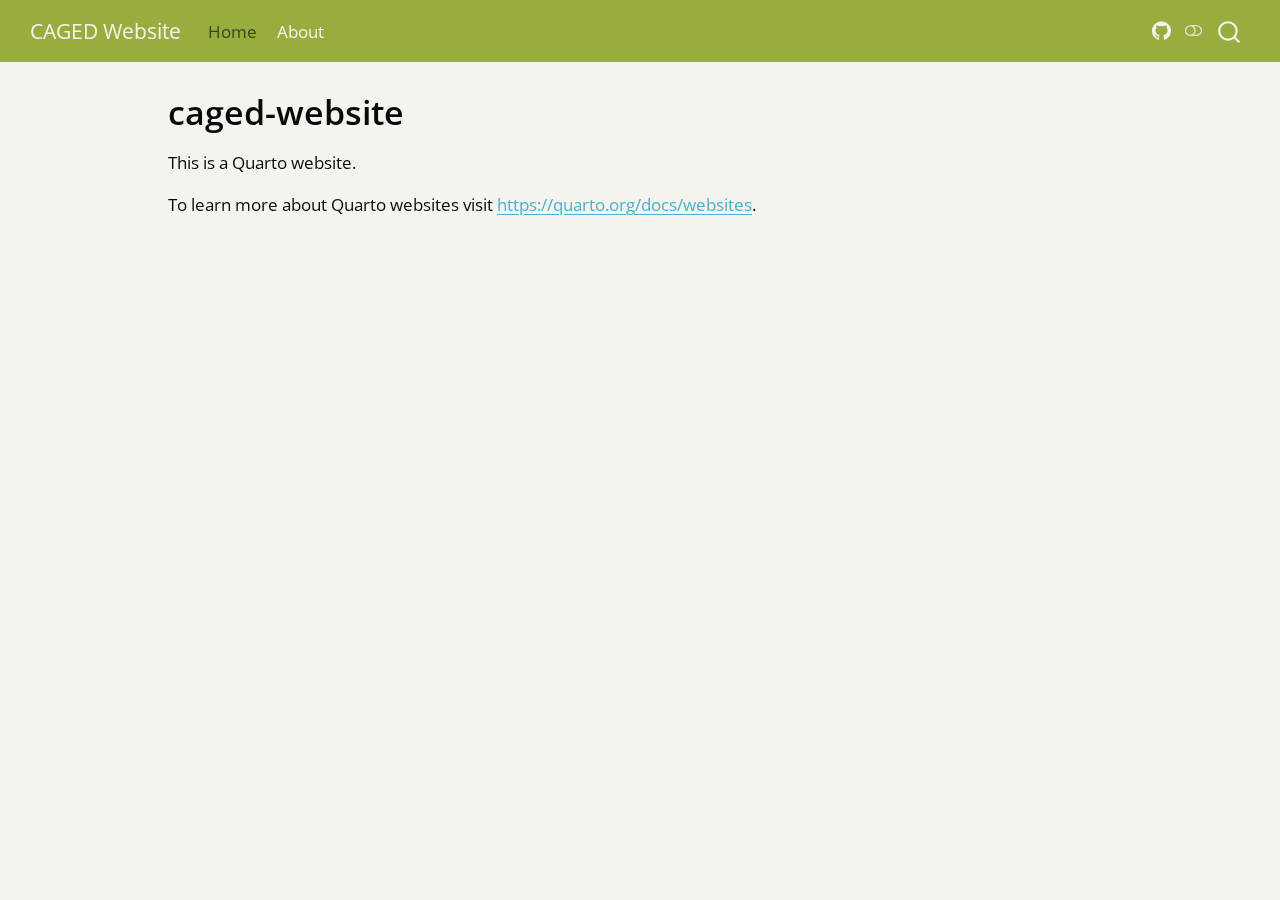
==== index.html @ 99a953cd "Built site for gh-pages" ====
<!DOCTYPE html>
<html xmlns="http://www.w3.org/1999/xhtml" lang="en" xml:lang="en"><head>

<meta charset="utf-8">
<meta name="generator" content="quarto-1.6.40">

<meta name="viewport" content="width=device-width, initial-scale=1.0, user-scalable=yes">


<title>caged-website – CAGED Website</title>
<style>
code{white-space: pre-wrap;}
span.smallcaps{font-variant: small-caps;}
div.columns{display: flex; gap: min(4vw, 1.5em);}
div.column{flex: auto; overflow-x: auto;}
div.hanging-indent{margin-left: 1.5em; text-indent: -1.5em;}
ul.task-list{list-style: none;}
ul.task-list li input[type="checkbox"] {
  width: 0.8em;
  margin: 0 0.8em 0.2em -1em; /* quarto-specific, see https://github.com/quarto-dev/quarto-cli/issues/4556 */ 
  vertical-align: middle;
}
</style>


<script src="site_libs/quarto-nav/quarto-nav.js"></script>
<script src="site_libs/quarto-nav/headroom.min.js"></script>
<script src="site_libs/clipboard/clipboard.min.js"></script>
<script src="site_libs/quarto-search/autocomplete.umd.js"></script>
<script src="site_libs/quarto-search/fuse.min.js"></script>
<script src="site_libs/quarto-search/quarto-search.js"></script>
<meta name="quarto:offset" content="./">
<script src="site_libs/quarto-html/quarto.js"></script>
<script src="site_libs/quarto-html/popper.min.js"></script>
<script src="site_libs/quarto-html/tippy.umd.min.js"></script>
<script src="site_libs/quarto-html/anchor.min.js"></script>
<link href="site_libs/quarto-html/tippy.css" rel="stylesheet">
<link href="site_libs/quarto-html/quarto-syntax-highlighting-549806ee2085284f45b00abea8c6df48.css" rel="stylesheet" class="quarto-color-scheme" id="quarto-text-highlighting-styles">
<link href="site_libs/quarto-html/quarto-syntax-highlighting-dark-8ea72dc5fed832574809a9c94082fbbb.css" rel="prefetch" class="quarto-color-scheme quarto-color-alternate" id="quarto-text-highlighting-styles">
<script src="site_libs/bootstrap/bootstrap.min.js"></script>
<link href="site_libs/bootstrap/bootstrap-icons.css" rel="stylesheet">
<link href="site_libs/bootstrap/bootstrap-ab295ff78997b8c4a9d050da5faad22f.min.css" rel="stylesheet" append-hash="true" class="quarto-color-scheme" id="quarto-bootstrap" data-mode="light">
<link href="site_libs/bootstrap/bootstrap-dark-dd41c962795c0a44f04890d64d3f8311.min.css" rel="prefetch" append-hash="true" class="quarto-color-scheme quarto-color-alternate" id="quarto-bootstrap" data-mode="dark">
<script id="quarto-search-options" type="application/json">{
  "location": "navbar",
  "copy-button": false,
  "collapse-after": 3,
  "panel-placement": "end",
  "type": "overlay",
  "limit": 50,
  "keyboard-shortcut": [
    "f",
    "/",
    "s"
  ],
  "show-item-context": false,
  "language": {
    "search-no-results-text": "No results",
    "search-matching-documents-text": "matching documents",
    "search-copy-link-title": "Copy link to search",
    "search-hide-matches-text": "Hide additional matches",
    "search-more-match-text": "more match in this document",
    "search-more-matches-text": "more matches in this document",
    "search-clear-button-title": "Clear",
    "search-text-placeholder": "",
    "search-detached-cancel-button-title": "Cancel",
    "search-submit-button-title": "Submit",
    "search-label": "Search"
  }
}</script>


</head>

<body class="nav-fixed">

<div id="quarto-search-results"></div>
  <header id="quarto-header" class="headroom fixed-top">
    <nav class="navbar navbar-expand-lg " data-bs-theme="dark">
      <div class="navbar-container container-fluid">
      <div class="navbar-brand-container mx-auto">
    <a class="navbar-brand" href="./index.html">
    <span class="navbar-title">CAGED Website</span>
    </a>
  </div>
            <div id="quarto-search" class="" title="Search"></div>
          <button class="navbar-toggler" type="button" data-bs-toggle="collapse" data-bs-target="#navbarCollapse" aria-controls="navbarCollapse" role="menu" aria-expanded="false" aria-label="Toggle navigation" onclick="if (window.quartoToggleHeadroom) { window.quartoToggleHeadroom(); }">
  <span class="navbar-toggler-icon"></span>
</button>
          <div class="collapse navbar-collapse" id="navbarCollapse">
            <ul class="navbar-nav navbar-nav-scroll me-auto">
  <li class="nav-item">
    <a class="nav-link active" href="./index.html" aria-current="page"> 
<span class="menu-text">Home</span></a>
  </li>  
  <li class="nav-item">
    <a class="nav-link" href="./about.html"> 
<span class="menu-text">About</span></a>
  </li>  
</ul>
            <ul class="navbar-nav navbar-nav-scroll ms-auto">
  <li class="nav-item compact">
    <a class="nav-link" href="https://github.com/lter/lterwg-caged"> <i class="bi bi-github" role="img">
</i> 
<span class="menu-text"></span></a>
  </li>  
</ul>
          </div> <!-- /navcollapse -->
            <div class="quarto-navbar-tools">
  <a href="" class="quarto-color-scheme-toggle quarto-navigation-tool  px-1" onclick="window.quartoToggleColorScheme(); return false;" title="Toggle dark mode"><i class="bi"></i></a>
</div>
      </div> <!-- /container-fluid -->
    </nav>
</header>
<!-- content -->
<div id="quarto-content" class="quarto-container page-columns page-rows-contents page-layout-article page-navbar">
<!-- sidebar -->
<!-- margin-sidebar -->
    <div id="quarto-margin-sidebar" class="sidebar margin-sidebar zindex-bottom">
        
    </div>
<!-- main -->
<main class="content" id="quarto-document-content">

<header id="title-block-header" class="quarto-title-block default">
<div class="quarto-title">
<h1 class="title">caged-website</h1>
</div>



<div class="quarto-title-meta">

    
  
    
  </div>
  


</header>


<p>This is a Quarto website.</p>
<p>To learn more about Quarto websites visit <a href="https://quarto.org/docs/websites" class="uri">https://quarto.org/docs/websites</a>.</p>



</main> <!-- /main -->
<script id="quarto-html-after-body" type="application/javascript">
window.document.addEventListener("DOMContentLoaded", function (event) {
  const toggleBodyColorMode = (bsSheetEl) => {
    const mode = bsSheetEl.getAttribute("data-mode");
    const bodyEl = window.document.querySelector("body");
    if (mode === "dark") {
      bodyEl.classList.add("quarto-dark");
      bodyEl.classList.remove("quarto-light");
    } else {
      bodyEl.classList.add("quarto-light");
      bodyEl.classList.remove("quarto-dark");
    }
  }
  const toggleBodyColorPrimary = () => {
    const bsSheetEl = window.document.querySelector("link#quarto-bootstrap");
    if (bsSheetEl) {
      toggleBodyColorMode(bsSheetEl);
    }
  }
  toggleBodyColorPrimary();  
  const disableStylesheet = (stylesheets) => {
    for (let i=0; i < stylesheets.length; i++) {
      const stylesheet = stylesheets[i];
      stylesheet.rel = 'prefetch';
    }
  }
  const enableStylesheet = (stylesheets) => {
    for (let i=0; i < stylesheets.length; i++) {
      const stylesheet = stylesheets[i];
      stylesheet.rel = 'stylesheet';
    }
  }
  const manageTransitions = (selector, allowTransitions) => {
    const els = window.document.querySelectorAll(selector);
    for (let i=0; i < els.length; i++) {
      const el = els[i];
      if (allowTransitions) {
        el.classList.remove('notransition');
      } else {
        el.classList.add('notransition');
      }
    }
  }
  const toggleGiscusIfUsed = (isAlternate, darkModeDefault) => {
    const baseTheme = document.querySelector('#giscus-base-theme')?.value ?? 'light';
    const alternateTheme = document.querySelector('#giscus-alt-theme')?.value ?? 'dark';
    let newTheme = '';
    if(darkModeDefault) {
      newTheme = isAlternate ? baseTheme : alternateTheme;
    } else {
      newTheme = isAlternate ? alternateTheme : baseTheme;
    }
    const changeGiscusTheme = () => {
      // From: https://github.com/giscus/giscus/issues/336
      const sendMessage = (message) => {
        const iframe = document.querySelector('iframe.giscus-frame');
        if (!iframe) return;
        iframe.contentWindow.postMessage({ giscus: message }, 'https://giscus.app');
      }
      sendMessage({
        setConfig: {
          theme: newTheme
        }
      });
    }
    const isGiscussLoaded = window.document.querySelector('iframe.giscus-frame') !== null;
    if (isGiscussLoaded) {
      changeGiscusTheme();
    }
  }
  const toggleColorMode = (alternate) => {
    // Switch the stylesheets
    const alternateStylesheets = window.document.querySelectorAll('link.quarto-color-scheme.quarto-color-alternate');
    manageTransitions('#quarto-margin-sidebar .nav-link', false);
    if (alternate) {
      enableStylesheet(alternateStylesheets);
      for (const sheetNode of alternateStylesheets) {
        if (sheetNode.id === "quarto-bootstrap") {
          toggleBodyColorMode(sheetNode);
        }
      }
    } else {
      disableStylesheet(alternateStylesheets);
      toggleBodyColorPrimary();
    }
    manageTransitions('#quarto-margin-sidebar .nav-link', true);
    // Switch the toggles
    const toggles = window.document.querySelectorAll('.quarto-color-scheme-toggle');
    for (let i=0; i < toggles.length; i++) {
      const toggle = toggles[i];
      if (toggle) {
        if (alternate) {
          toggle.classList.add("alternate");     
        } else {
          toggle.classList.remove("alternate");
        }
      }
    }
    // Hack to workaround the fact that safari doesn't
    // properly recolor the scrollbar when toggling (#1455)
    if (navigator.userAgent.indexOf('Safari') > 0 && navigator.userAgent.indexOf('Chrome') == -1) {
      manageTransitions("body", false);
      window.scrollTo(0, 1);
      setTimeout(() => {
        window.scrollTo(0, 0);
        manageTransitions("body", true);
      }, 40);  
    }
  }
  const isFileUrl = () => { 
    return window.location.protocol === 'file:';
  }
  const hasAlternateSentinel = () => {  
    let styleSentinel = getColorSchemeSentinel();
    if (styleSentinel !== null) {
      return styleSentinel === "alternate";
    } else {
      return false;
    }
  }
  const setStyleSentinel = (alternate) => {
    const value = alternate ? "alternate" : "default";
    if (!isFileUrl()) {
      window.localStorage.setItem("quarto-color-scheme", value);
    } else {
      localAlternateSentinel = value;
    }
  }
  const getColorSchemeSentinel = () => {
    if (!isFileUrl()) {
      const storageValue = window.localStorage.getItem("quarto-color-scheme");
      return storageValue != null ? storageValue : localAlternateSentinel;
    } else {
      return localAlternateSentinel;
    }
  }
  const darkModeDefault = false;
  let localAlternateSentinel = darkModeDefault ? 'alternate' : 'default';
  // Dark / light mode switch
  window.quartoToggleColorScheme = () => {
    // Read the current dark / light value 
    let toAlternate = !hasAlternateSentinel();
    toggleColorMode(toAlternate);
    setStyleSentinel(toAlternate);
    toggleGiscusIfUsed(toAlternate, darkModeDefault);
  };
  // Ensure there is a toggle, if there isn't float one in the top right
  if (window.document.querySelector('.quarto-color-scheme-toggle') === null) {
    const a = window.document.createElement('a');
    a.classList.add('top-right');
    a.classList.add('quarto-color-scheme-toggle');
    a.href = "";
    a.onclick = function() { try { window.quartoToggleColorScheme(); } catch {} return false; };
    const i = window.document.createElement("i");
    i.classList.add('bi');
    a.appendChild(i);
    window.document.body.appendChild(a);
  }
  // Switch to dark mode if need be
  if (hasAlternateSentinel()) {
    toggleColorMode(true);
  } else {
    toggleColorMode(false);
  }
  const icon = "";
  const anchorJS = new window.AnchorJS();
  anchorJS.options = {
    placement: 'right',
    icon: icon
  };
  anchorJS.add('.anchored');
  const isCodeAnnotation = (el) => {
    for (const clz of el.classList) {
      if (clz.startsWith('code-annotation-')) {                     
        return true;
      }
    }
    return false;
  }
  const onCopySuccess = function(e) {
    // button target
    const button = e.trigger;
    // don't keep focus
    button.blur();
    // flash "checked"
    button.classList.add('code-copy-button-checked');
    var currentTitle = button.getAttribute("title");
    button.setAttribute("title", "Copied!");
    let tooltip;
    if (window.bootstrap) {
      button.setAttribute("data-bs-toggle", "tooltip");
      button.setAttribute("data-bs-placement", "left");
      button.setAttribute("data-bs-title", "Copied!");
      tooltip = new bootstrap.Tooltip(button, 
        { trigger: "manual", 
          customClass: "code-copy-button-tooltip",
          offset: [0, -8]});
      tooltip.show();    
    }
    setTimeout(function() {
      if (tooltip) {
        tooltip.hide();
        button.removeAttribute("data-bs-title");
        button.removeAttribute("data-bs-toggle");
        button.removeAttribute("data-bs-placement");
      }
      button.setAttribute("title", currentTitle);
      button.classList.remove('code-copy-button-checked');
    }, 1000);
    // clear code selection
    e.clearSelection();
  }
  const getTextToCopy = function(trigger) {
      const codeEl = trigger.previousElementSibling.cloneNode(true);
      for (const childEl of codeEl.children) {
        if (isCodeAnnotation(childEl)) {
          childEl.remove();
        }
      }
      return codeEl.innerText;
  }
  const clipboard = new window.ClipboardJS('.code-copy-button:not([data-in-quarto-modal])', {
    text: getTextToCopy
  });
  clipboard.on('success', onCopySuccess);
  if (window.document.getElementById('quarto-embedded-source-code-modal')) {
    const clipboardModal = new window.ClipboardJS('.code-copy-button[data-in-quarto-modal]', {
      text: getTextToCopy,
      container: window.document.getElementById('quarto-embedded-source-code-modal')
    });
    clipboardModal.on('success', onCopySuccess);
  }
    var localhostRegex = new RegExp(/^(?:http|https):\/\/localhost\:?[0-9]*\//);
    var mailtoRegex = new RegExp(/^mailto:/);
      var filterRegex = new RegExp("https:\/\/JamieMcDevittIrwin\.github\.io\/CAGED-website\/");
    var isInternal = (href) => {
        return filterRegex.test(href) || localhostRegex.test(href) || mailtoRegex.test(href);
    }
    // Inspect non-navigation links and adorn them if external
 	var links = window.document.querySelectorAll('a[href]:not(.nav-link):not(.navbar-brand):not(.toc-action):not(.sidebar-link):not(.sidebar-item-toggle):not(.pagination-link):not(.no-external):not([aria-hidden]):not(.dropdown-item):not(.quarto-navigation-tool):not(.about-link)');
    for (var i=0; i<links.length; i++) {
      const link = links[i];
      if (!isInternal(link.href)) {
        // undo the damage that might have been done by quarto-nav.js in the case of
        // links that we want to consider external
        if (link.dataset.originalHref !== undefined) {
          link.href = link.dataset.originalHref;
        }
          // target, if specified
          link.setAttribute("target", "_blank");
          if (link.getAttribute("rel") === null) {
            link.setAttribute("rel", "noopener");
          }
      }
    }
  function tippyHover(el, contentFn, onTriggerFn, onUntriggerFn) {
    const config = {
      allowHTML: true,
      maxWidth: 500,
      delay: 100,
      arrow: false,
      appendTo: function(el) {
          return el.parentElement;
      },
      interactive: true,
      interactiveBorder: 10,
      theme: 'quarto',
      placement: 'bottom-start',
    };
    if (contentFn) {
      config.content = contentFn;
    }
    if (onTriggerFn) {
      config.onTrigger = onTriggerFn;
    }
    if (onUntriggerFn) {
      config.onUntrigger = onUntriggerFn;
    }
    window.tippy(el, config); 
  }
  const noterefs = window.document.querySelectorAll('a[role="doc-noteref"]');
  for (var i=0; i<noterefs.length; i++) {
    const ref = noterefs[i];
    tippyHover(ref, function() {
      // use id or data attribute instead here
      let href = ref.getAttribute('data-footnote-href') || ref.getAttribute('href');
      try { href = new URL(href).hash; } catch {}
      const id = href.replace(/^#\/?/, "");
      const note = window.document.getElementById(id);
      if (note) {
        return note.innerHTML;
      } else {
        return "";
      }
    });
  }
  const xrefs = window.document.querySelectorAll('a.quarto-xref');
  const processXRef = (id, note) => {
    // Strip column container classes
    const stripColumnClz = (el) => {
      el.classList.remove("page-full", "page-columns");
      if (el.children) {
        for (const child of el.children) {
          stripColumnClz(child);
        }
      }
    }
    stripColumnClz(note)
    if (id === null || id.startsWith('sec-')) {
      // Special case sections, only their first couple elements
      const container = document.createElement("div");
      if (note.children && note.children.length > 2) {
        container.appendChild(note.children[0].cloneNode(true));
        for (let i = 1; i < note.children.length; i++) {
          const child = note.children[i];
          if (child.tagName === "P" && child.innerText === "") {
            continue;
          } else {
            container.appendChild(child.cloneNode(true));
            break;
          }
        }
        if (window.Quarto?.typesetMath) {
          window.Quarto.typesetMath(container);
        }
        return container.innerHTML
      } else {
        if (window.Quarto?.typesetMath) {
          window.Quarto.typesetMath(note);
        }
        return note.innerHTML;
      }
    } else {
      // Remove any anchor links if they are present
      const anchorLink = note.querySelector('a.anchorjs-link');
      if (anchorLink) {
        anchorLink.remove();
      }
      if (window.Quarto?.typesetMath) {
        window.Quarto.typesetMath(note);
      }
      if (note.classList.contains("callout")) {
        return note.outerHTML;
      } else {
        return note.innerHTML;
      }
    }
  }
  for (var i=0; i<xrefs.length; i++) {
    const xref = xrefs[i];
    tippyHover(xref, undefined, function(instance) {
      instance.disable();
      let url = xref.getAttribute('href');
      let hash = undefined; 
      if (url.startsWith('#')) {
        hash = url;
      } else {
        try { hash = new URL(url).hash; } catch {}
      }
      if (hash) {
        const id = hash.replace(/^#\/?/, "");
        const note = window.document.getElementById(id);
        if (note !== null) {
          try {
            const html = processXRef(id, note.cloneNode(true));
            instance.setContent(html);
          } finally {
            instance.enable();
            instance.show();
          }
        } else {
          // See if we can fetch this
          fetch(url.split('#')[0])
          .then(res => res.text())
          .then(html => {
            const parser = new DOMParser();
            const htmlDoc = parser.parseFromString(html, "text/html");
            const note = htmlDoc.getElementById(id);
            if (note !== null) {
              const html = processXRef(id, note);
              instance.setContent(html);
            } 
          }).finally(() => {
            instance.enable();
            instance.show();
          });
        }
      } else {
        // See if we can fetch a full url (with no hash to target)
        // This is a special case and we should probably do some content thinning / targeting
        fetch(url)
        .then(res => res.text())
        .then(html => {
          const parser = new DOMParser();
          const htmlDoc = parser.parseFromString(html, "text/html");
          const note = htmlDoc.querySelector('main.content');
          if (note !== null) {
            // This should only happen for chapter cross references
            // (since there is no id in the URL)
            // remove the first header
            if (note.children.length > 0 && note.children[0].tagName === "HEADER") {
              note.children[0].remove();
            }
            const html = processXRef(null, note);
            instance.setContent(html);
          } 
        }).finally(() => {
          instance.enable();
          instance.show();
        });
      }
    }, function(instance) {
    });
  }
      let selectedAnnoteEl;
      const selectorForAnnotation = ( cell, annotation) => {
        let cellAttr = 'data-code-cell="' + cell + '"';
        let lineAttr = 'data-code-annotation="' +  annotation + '"';
        const selector = 'span[' + cellAttr + '][' + lineAttr + ']';
        return selector;
      }
      const selectCodeLines = (annoteEl) => {
        const doc = window.document;
        const targetCell = annoteEl.getAttribute("data-target-cell");
        const targetAnnotation = annoteEl.getAttribute("data-target-annotation");
        const annoteSpan = window.document.querySelector(selectorForAnnotation(targetCell, targetAnnotation));
        const lines = annoteSpan.getAttribute("data-code-lines").split(",");
        const lineIds = lines.map((line) => {
          return targetCell + "-" + line;
        })
        let top = null;
        let height = null;
        let parent = null;
        if (lineIds.length > 0) {
            //compute the position of the single el (top and bottom and make a div)
            const el = window.document.getElementById(lineIds[0]);
            top = el.offsetTop;
            height = el.offsetHeight;
            parent = el.parentElement.parentElement;
          if (lineIds.length > 1) {
            const lastEl = window.document.getElementById(lineIds[lineIds.length - 1]);
            const bottom = lastEl.offsetTop + lastEl.offsetHeight;
            height = bottom - top;
          }
          if (top !== null && height !== null && parent !== null) {
            // cook up a div (if necessary) and position it 
            let div = window.document.getElementById("code-annotation-line-highlight");
            if (div === null) {
              div = window.document.createElement("div");
              div.setAttribute("id", "code-annotation-line-highlight");
              div.style.position = 'absolute';
              parent.appendChild(div);
            }
            div.style.top = top - 2 + "px";
            div.style.height = height + 4 + "px";
            div.style.left = 0;
            let gutterDiv = window.document.getElementById("code-annotation-line-highlight-gutter");
            if (gutterDiv === null) {
              gutterDiv = window.document.createElement("div");
              gutterDiv.setAttribute("id", "code-annotation-line-highlight-gutter");
              gutterDiv.style.position = 'absolute';
              const codeCell = window.document.getElementById(targetCell);
              const gutter = codeCell.querySelector('.code-annotation-gutter');
              gutter.appendChild(gutterDiv);
            }
            gutterDiv.style.top = top - 2 + "px";
            gutterDiv.style.height = height + 4 + "px";
          }
          selectedAnnoteEl = annoteEl;
        }
      };
      const unselectCodeLines = () => {
        const elementsIds = ["code-annotation-line-highlight", "code-annotation-line-highlight-gutter"];
        elementsIds.forEach((elId) => {
          const div = window.document.getElementById(elId);
          if (div) {
            div.remove();
          }
        });
        selectedAnnoteEl = undefined;
      };
        // Handle positioning of the toggle
    window.addEventListener(
      "resize",
      throttle(() => {
        elRect = undefined;
        if (selectedAnnoteEl) {
          selectCodeLines(selectedAnnoteEl);
        }
      }, 10)
    );
    function throttle(fn, ms) {
    let throttle = false;
    let timer;
      return (...args) => {
        if(!throttle) { // first call gets through
            fn.apply(this, args);
            throttle = true;
        } else { // all the others get throttled
            if(timer) clearTimeout(timer); // cancel #2
            timer = setTimeout(() => {
              fn.apply(this, args);
              timer = throttle = false;
            }, ms);
        }
      };
    }
      // Attach click handler to the DT
      const annoteDls = window.document.querySelectorAll('dt[data-target-cell]');
      for (const annoteDlNode of annoteDls) {
        annoteDlNode.addEventListener('click', (event) => {
          const clickedEl = event.target;
          if (clickedEl !== selectedAnnoteEl) {
            unselectCodeLines();
            const activeEl = window.document.querySelector('dt[data-target-cell].code-annotation-active');
            if (activeEl) {
              activeEl.classList.remove('code-annotation-active');
            }
            selectCodeLines(clickedEl);
            clickedEl.classList.add('code-annotation-active');
          } else {
            // Unselect the line
            unselectCodeLines();
            clickedEl.classList.remove('code-annotation-active');
          }
        });
      }
  const findCites = (el) => {
    const parentEl = el.parentElement;
    if (parentEl) {
      const cites = parentEl.dataset.cites;
      if (cites) {
        return {
          el,
          cites: cites.split(' ')
        };
      } else {
        return findCites(el.parentElement)
      }
    } else {
      return undefined;
    }
  };
  var bibliorefs = window.document.querySelectorAll('a[role="doc-biblioref"]');
  for (var i=0; i<bibliorefs.length; i++) {
    const ref = bibliorefs[i];
    const citeInfo = findCites(ref);
    if (citeInfo) {
      tippyHover(citeInfo.el, function() {
        var popup = window.document.createElement('div');
        citeInfo.cites.forEach(function(cite) {
          var citeDiv = window.document.createElement('div');
          citeDiv.classList.add('hanging-indent');
          citeDiv.classList.add('csl-entry');
          var biblioDiv = window.document.getElementById('ref-' + cite);
          if (biblioDiv) {
            citeDiv.innerHTML = biblioDiv.innerHTML;
          }
          popup.appendChild(citeDiv);
        });
        return popup.innerHTML;
      });
    }
  }
});
</script>
</div> <!-- /content -->




</body></html>
---- site_libs/quarto-html/tippy.css ----
.tippy-box[data-animation=fade][data-state=hidden]{opacity:0}[data-tippy-root]{max-width:calc(100vw - 10px)}.tippy-box{position:relative;background-color:#333;color:#fff;border-radius:4px;font-size:14px;line-height:1.4;white-space:normal;outline:0;transition-property:transform,visibility,opacity}.tippy-box[data-placement^=top]>.tippy-arrow{bottom:0}.tippy-box[data-placement^=top]>.tippy-arrow:before{bottom:-7px;left:0;border-width:8px 8px 0;border-top-color:initial;transform-origin:center top}.tippy-box[data-placement^=bottom]>.tippy-arrow{top:0}.tippy-box[data-placement^=bottom]>.tippy-arrow:before{top:-7px;left:0;border-width:0 8px 8px;border-bottom-color:initial;transform-origin:center bottom}.tippy-box[data-placement^=left]>.tippy-arrow{right:0}.tippy-box[data-placement^=left]>.tippy-arrow:before{border-width:8px 0 8px 8px;border-left-color:initial;right:-7px;transform-origin:center left}.tippy-box[data-placement^=right]>.tippy-arrow{left:0}.tippy-box[data-placement^=right]>.tippy-arrow:before{left:-7px;border-width:8px 8px 8px 0;border-right-color:initial;transform-origin:center right}.tippy-box[data-inertia][data-state=visible]{transition-timing-function:cubic-bezier(.54,1.5,.38,1.11)}.tippy-arrow{width:16px;height:16px;color:#333}.tippy-arrow:before{content:"";position:absolute;border-color:transparent;border-style:solid}.tippy-content{position:relative;padding:5px 9px;z-index:1}
---- site_libs/quarto-html/quarto-syntax-highlighting-549806ee2085284f45b00abea8c6df48.css ----
/* quarto syntax highlight colors */
:root {
  --quarto-hl-ot-color: #003B4F;
  --quarto-hl-at-color: #657422;
  --quarto-hl-ss-color: #20794D;
  --quarto-hl-an-color: #5E5E5E;
  --quarto-hl-fu-color: #4758AB;
  --quarto-hl-st-color: #20794D;
  --quarto-hl-cf-color: #003B4F;
  --quarto-hl-op-color: #5E5E5E;
  --quarto-hl-er-color: #AD0000;
  --quarto-hl-bn-color: #AD0000;
  --quarto-hl-al-color: #AD0000;
  --quarto-hl-va-color: #111111;
  --quarto-hl-bu-color: inherit;
  --quarto-hl-ex-color: inherit;
  --quarto-hl-pp-color: #AD0000;
  --quarto-hl-in-color: #5E5E5E;
  --quarto-hl-vs-color: #20794D;
  --quarto-hl-wa-color: #5E5E5E;
  --quarto-hl-do-color: #5E5E5E;
  --quarto-hl-im-color: #00769E;
  --quarto-hl-ch-color: #20794D;
  --quarto-hl-dt-color: #AD0000;
  --quarto-hl-fl-color: #AD0000;
  --quarto-hl-co-color: #5E5E5E;
  --quarto-hl-cv-color: #5E5E5E;
  --quarto-hl-cn-color: #8f5902;
  --quarto-hl-sc-color: #5E5E5E;
  --quarto-hl-dv-color: #AD0000;
  --quarto-hl-kw-color: #003B4F;
}

/* other quarto variables */
:root {
  --quarto-font-monospace: SFMono-Regular, Menlo, Monaco, Consolas, "Liberation Mono", "Courier New", monospace;
}

pre > code.sourceCode > span {
  color: #003B4F;
}

code span {
  color: #003B4F;
}

code.sourceCode > span {
  color: #003B4F;
}

div.sourceCode,
div.sourceCode pre.sourceCode {
  color: #003B4F;
}

code span.ot {
  color: #003B4F;
  font-style: inherit;
}

code span.at {
  color: #657422;
  font-style: inherit;
}

code span.ss {
  color: #20794D;
  font-style: inherit;
}

code span.an {
  color: #5E5E5E;
  font-style: inherit;
}

code span.fu {
  color: #4758AB;
  font-style: inherit;
}

code span.st {
  color: #20794D;
  font-style: inherit;
}

code span.cf {
  color: #003B4F;
  font-weight: bold;
  font-style: inherit;
}

code span.op {
  color: #5E5E5E;
  font-style: inherit;
}

code span.er {
  color: #AD0000;
  font-style: inherit;
}

code span.bn {
  color: #AD0000;
  font-style: inherit;
}

code span.al {
  color: #AD0000;
  font-style: inherit;
}

code span.va {
  color: #111111;
  font-style: inherit;
}

code span.bu {
  font-style: inherit;
}

code span.ex {
  font-style: inherit;
}

code span.pp {
  color: #AD0000;
  font-style: inherit;
}

code span.in {
  color: #5E5E5E;
  font-style: inherit;
}

code span.vs {
  color: #20794D;
  font-style: inherit;
}

code span.wa {
  color: #5E5E5E;
  font-style: italic;
}

code span.do {
  color: #5E5E5E;
  font-style: italic;
}

code span.im {
  color: #00769E;
  font-style: inherit;
}

code span.ch {
  color: #20794D;
  font-style: inherit;
}

code span.dt {
  color: #AD0000;
  font-style: inherit;
}

code span.fl {
  color: #AD0000;
  font-style: inherit;
}

code span.co {
  color: #5E5E5E;
  font-style: inherit;
}

code span.cv {
  color: #5E5E5E;
  font-style: italic;
}

code span.cn {
  color: #8f5902;
  font-style: inherit;
}

code span.sc {
  color: #5E5E5E;
  font-style: inherit;
}

code span.dv {
  color: #AD0000;
  font-style: inherit;
}

code span.kw {
  color: #003B4F;
  font-weight: bold;
  font-style: inherit;
}

.prevent-inlining {
  content: "</";
}

/*# sourceMappingURL=ae99138f4fbc2fb4c9f5e5cd69c22459.css.map */
---- site_libs/quarto-html/quarto-syntax-highlighting-dark-8ea72dc5fed832574809a9c94082fbbb.css ----
/* quarto syntax highlight colors */
:root {
  --quarto-hl-al-color: #f07178;
  --quarto-hl-an-color: #d4d0ab;
  --quarto-hl-at-color: #00e0e0;
  --quarto-hl-bn-color: #d4d0ab;
  --quarto-hl-bu-color: #abe338;
  --quarto-hl-ch-color: #abe338;
  --quarto-hl-co-color: #f8f8f2;
  --quarto-hl-cv-color: #ffd700;
  --quarto-hl-cn-color: #ffd700;
  --quarto-hl-cf-color: #ffa07a;
  --quarto-hl-dt-color: #ffa07a;
  --quarto-hl-dv-color: #d4d0ab;
  --quarto-hl-do-color: #f8f8f2;
  --quarto-hl-er-color: #f07178;
  --quarto-hl-ex-color: #00e0e0;
  --quarto-hl-fl-color: #d4d0ab;
  --quarto-hl-fu-color: #ffa07a;
  --quarto-hl-im-color: #abe338;
  --quarto-hl-in-color: #d4d0ab;
  --quarto-hl-kw-color: #ffa07a;
  --quarto-hl-op-color: #ffa07a;
  --quarto-hl-ot-color: #00e0e0;
  --quarto-hl-pp-color: #dcc6e0;
  --quarto-hl-re-color: #00e0e0;
  --quarto-hl-sc-color: #abe338;
  --quarto-hl-ss-color: #abe338;
  --quarto-hl-st-color: #abe338;
  --quarto-hl-va-color: #00e0e0;
  --quarto-hl-vs-color: #abe338;
  --quarto-hl-wa-color: #dcc6e0;
}

/* other quarto variables */
:root {
  --quarto-font-monospace: SFMono-Regular, Menlo, Monaco, Consolas, "Liberation Mono", "Courier New", monospace;
}

code span.al {
  background-color: #2a0f15;
  font-weight: bold;
  color: #f07178;
}

code span.an {
  color: #d4d0ab;
}

code span.at {
  color: #00e0e0;
}

code span.bn {
  color: #d4d0ab;
}

code span.bu {
  color: #abe338;
}

code span.ch {
  color: #abe338;
}

code span.co {
  font-style: italic;
  color: #f8f8f2;
}

code span.cv {
  color: #ffd700;
}

code span.cn {
  color: #ffd700;
}

code span.cf {
  font-weight: bold;
  color: #ffa07a;
}

code span.dt {
  color: #ffa07a;
}

code span.dv {
  color: #d4d0ab;
}

code span.do {
  color: #f8f8f2;
}

code span.er {
  color: #f07178;
  text-decoration: underline;
}

code span.ex {
  font-weight: bold;
  color: #00e0e0;
}

code span.fl {
  color: #d4d0ab;
}

code span.fu {
  color: #ffa07a;
}

code span.im {
  color: #abe338;
}

code span.in {
  color: #d4d0ab;
}

code span.kw {
  font-weight: bold;
  color: #ffa07a;
}

pre > code.sourceCode > span {
  color: #f8f8f2;
}

code span {
  color: #f8f8f2;
}

code.sourceCode > span {
  color: #f8f8f2;
}

div.sourceCode,
div.sourceCode pre.sourceCode {
  color: #f8f8f2;
}

code span.op {
  color: #ffa07a;
}

code span.ot {
  color: #00e0e0;
}

code span.pp {
  color: #dcc6e0;
}

code span.re {
  background-color: #f8f8f2;
  color: #00e0e0;
}

code span.sc {
  color: #abe338;
}

code span.ss {
  color: #abe338;
}

code span.st {
  color: #abe338;
}

code span.va {
  color: #00e0e0;
}

code span.vs {
  color: #abe338;
}

code span.wa {
  color: #dcc6e0;
}

.prevent-inlining {
  content: "</";
}

/*# sourceMappingURL=74548907a2aa49896d8738a3cf5e8124.css.map */
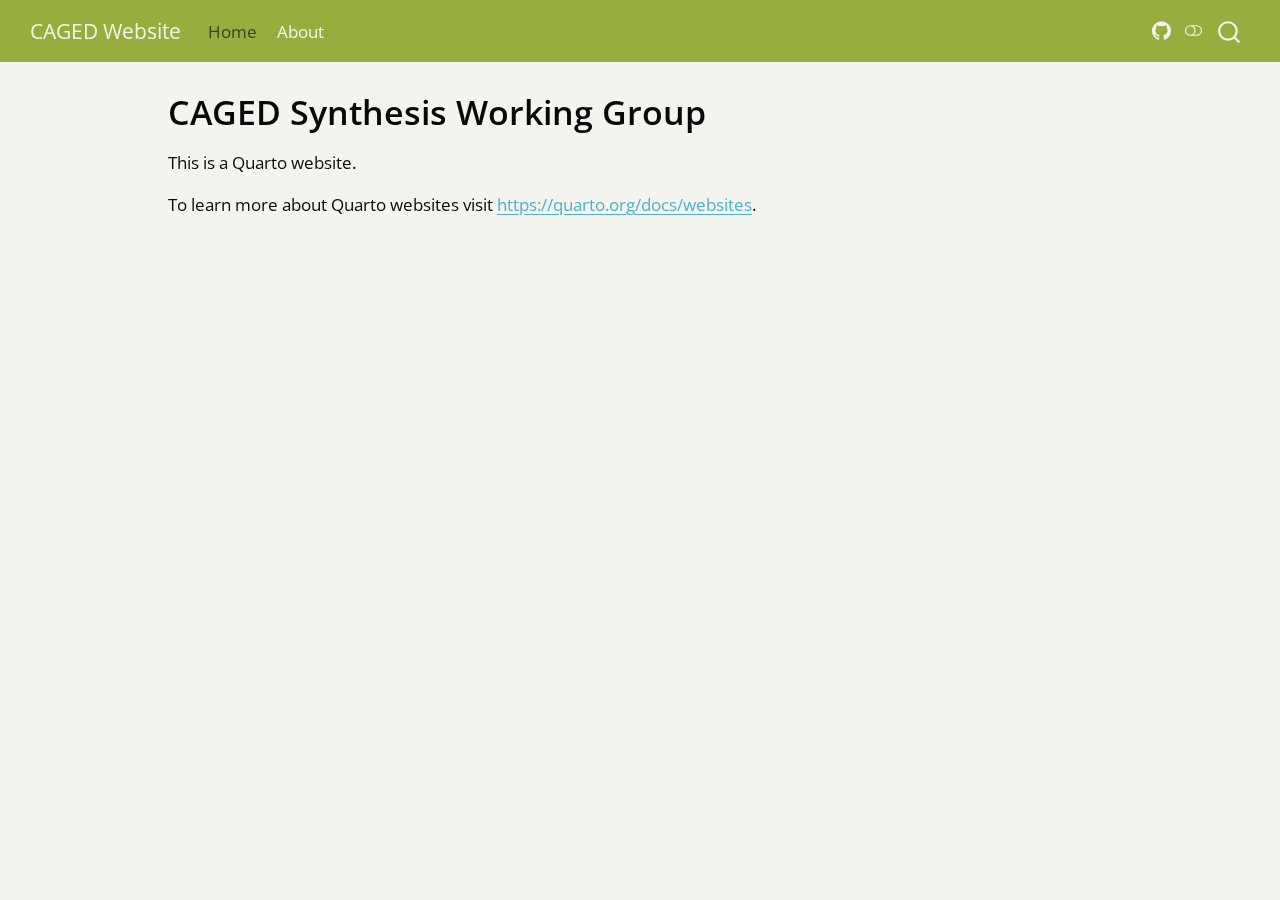
==== commit 48fe92e1: "Built site for gh-pages" ====
--- a/index.html
+++ b/index.html
@@ -7,7 +7,7 @@
 <meta name="viewport" content="width=device-width, initial-scale=1.0, user-scalable=yes">
 
 
-<title>caged-website – CAGED Website</title>
+<title>CAGED Synthesis Working Group – CAGED Website</title>
 <style>
 code{white-space: pre-wrap;}
 span.smallcaps{font-variant: small-caps;}
@@ -124,7 +124,7 @@
 
 <header id="title-block-header" class="quarto-title-block default">
 <div class="quarto-title">
-<h1 class="title">caged-website</h1>
+<h1 class="title">CAGED Synthesis Working Group</h1>
 </div>
 
 
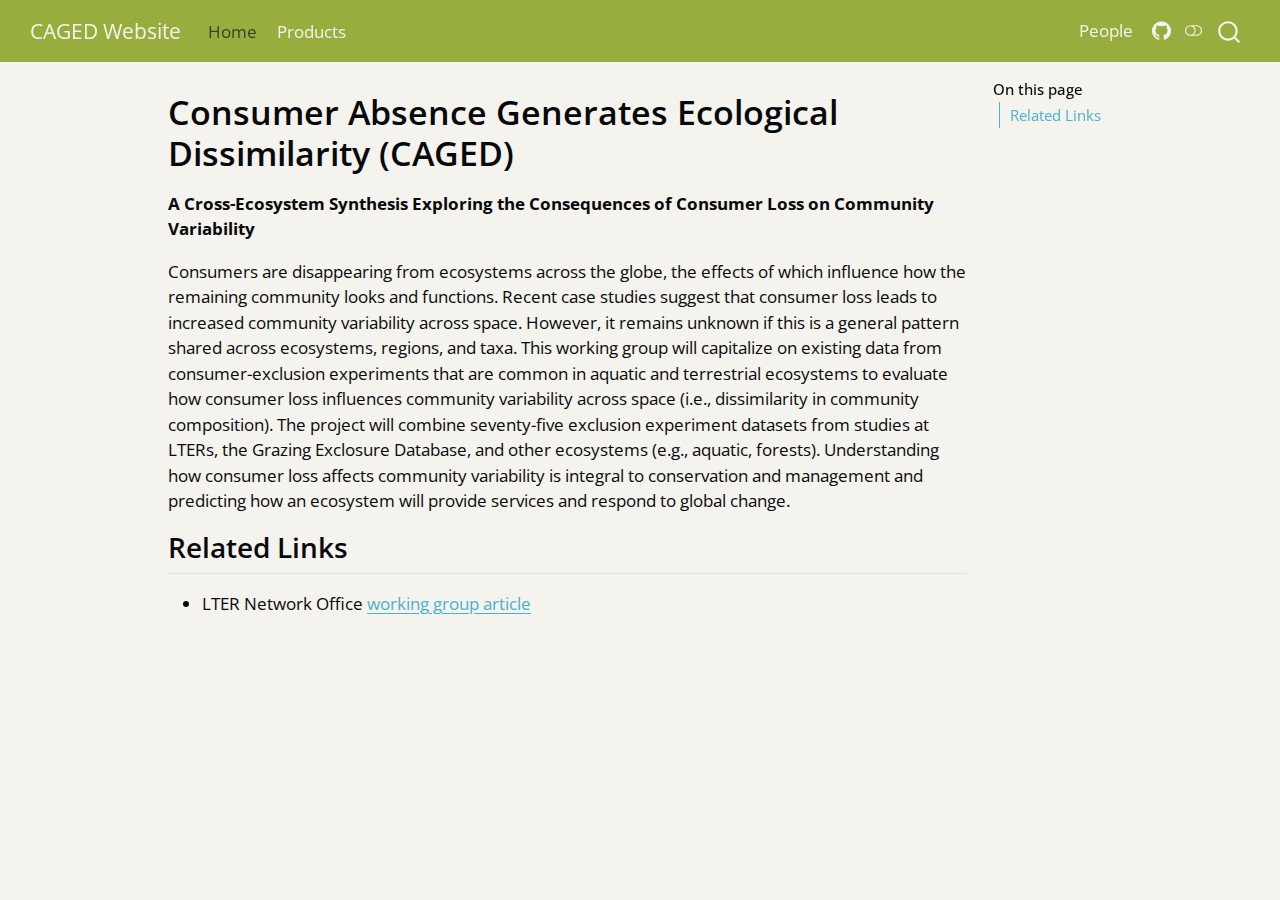
==== commit 10d6a770: "Built site for gh-pages" ====
--- a/index.html
+++ b/index.html
@@ -7,7 +7,7 @@
 <meta name="viewport" content="width=device-width, initial-scale=1.0, user-scalable=yes">
 
 
-<title>CAGED Synthesis Working Group – CAGED Website</title>
+<title>Consumer Absence Generates Ecological Dissimilarity (CAGED) – CAGED Website</title>
 <style>
 code{white-space: pre-wrap;}
 span.smallcaps{font-variant: small-caps;}
@@ -94,11 +94,15 @@
 <span class="menu-text">Home</span></a>
   </li>  
   <li class="nav-item">
-    <a class="nav-link" href="./about.html"> 
-<span class="menu-text">About</span></a>
+    <a class="nav-link" href="./products.html"> 
+<span class="menu-text">Products</span></a>
   </li>  
 </ul>
             <ul class="navbar-nav navbar-nav-scroll ms-auto">
+  <li class="nav-item">
+    <a class="nav-link" href="./people.html"> 
+<span class="menu-text">People</span></a>
+  </li>  
   <li class="nav-item compact">
     <a class="nav-link" href="https://github.com/lter/lterwg-caged"> <i class="bi bi-github" role="img">
 </i> 
@@ -116,15 +120,21 @@
 <div id="quarto-content" class="quarto-container page-columns page-rows-contents page-layout-article page-navbar">
 <!-- sidebar -->
 <!-- margin-sidebar -->
-    <div id="quarto-margin-sidebar" class="sidebar margin-sidebar zindex-bottom">
-        
+    <div id="quarto-margin-sidebar" class="sidebar margin-sidebar">
+        <nav id="TOC" role="doc-toc" class="toc-active">
+    <h2 id="toc-title">On this page</h2>
+   
+  <ul>
+  <li><a href="#related-links" id="toc-related-links" class="nav-link active" data-scroll-target="#related-links">Related Links</a></li>
+  </ul>
+</nav>
     </div>
 <!-- main -->
 <main class="content" id="quarto-document-content">
 
 <header id="title-block-header" class="quarto-title-block default">
 <div class="quarto-title">
-<h1 class="title">CAGED Synthesis Working Group</h1>
+<h1 class="title">Consumer Absence Generates Ecological Dissimilarity (CAGED)</h1>
 </div>
 
 
@@ -141,10 +151,16 @@
 </header>
 
 
-<p>This is a Quarto website.</p>
-<p>To learn more about Quarto websites visit <a href="https://quarto.org/docs/websites" class="uri">https://quarto.org/docs/websites</a>.</p>
-
-
+<p><strong>A Cross-Ecosystem Synthesis Exploring the Consequences of Consumer Loss on Community Variability</strong></p>
+<p>Consumers are disappearing from ecosystems across the globe, the effects of which influence how the remaining community looks and functions. Recent case studies suggest that consumer loss leads to increased community variability across space. However, it remains unknown if this is a general pattern shared across ecosystems, regions, and taxa. This working group will capitalize on existing data from consumer-exclusion experiments that are common in aquatic and terrestrial ecosystems to evaluate how consumer loss influences community variability across space (i.e., dissimilarity in community composition). The project will combine seventy-five exclusion experiment datasets from studies at LTERs, the Grazing Exclosure Database, and other ecosystems (e.g., aquatic, forests). Understanding how consumer loss affects community variability is integral to conservation and management and predicting how an ecosystem will provide services and respond to global change.</p>
+<section id="related-links" class="level2">
+<h2 class="anchored" data-anchor-id="related-links">Related Links</h2>
+<ul>
+<li>LTER Network Office <a href="https://lternet.edu/working-groups/caged/">working group article</a></li>
+</ul>
+
+
+</section>
 
 </main> <!-- /main -->
 <script id="quarto-html-after-body" type="application/javascript">
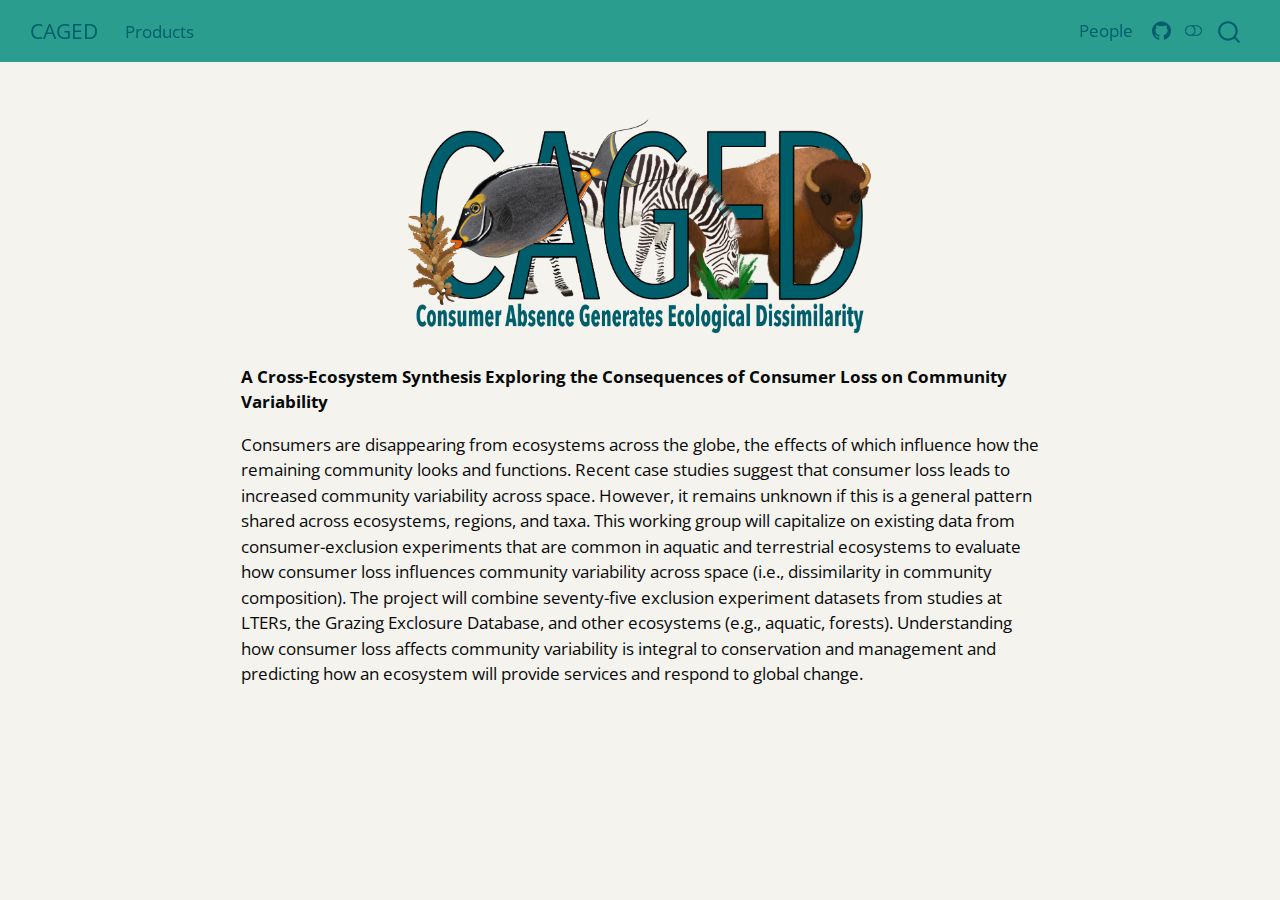
==== commit 97abbeb0: "Built site for gh-pages" ====
--- a/index.html
+++ b/index.html
@@ -7,7 +7,7 @@
 <meta name="viewport" content="width=device-width, initial-scale=1.0, user-scalable=yes">
 
 
-<title>Consumer Absence Generates Ecological Dissimilarity (CAGED) – CAGED Website</title>
+<title>CAGED</title>
 <style>
 code{white-space: pre-wrap;}
 span.smallcaps{font-variant: small-caps;}
@@ -30,6 +30,7 @@
 <script src="site_libs/quarto-search/fuse.min.js"></script>
 <script src="site_libs/quarto-search/quarto-search.js"></script>
 <meta name="quarto:offset" content="./">
+<link href="./images/CAGED_Bison_bison_notext.png" rel="icon" type="image/png">
 <script src="site_libs/quarto-html/quarto.js"></script>
 <script src="site_libs/quarto-html/popper.min.js"></script>
 <script src="site_libs/quarto-html/tippy.umd.min.js"></script>
@@ -39,8 +40,8 @@
 <link href="site_libs/quarto-html/quarto-syntax-highlighting-dark-8ea72dc5fed832574809a9c94082fbbb.css" rel="prefetch" class="quarto-color-scheme quarto-color-alternate" id="quarto-text-highlighting-styles">
 <script src="site_libs/bootstrap/bootstrap.min.js"></script>
 <link href="site_libs/bootstrap/bootstrap-icons.css" rel="stylesheet">
-<link href="site_libs/bootstrap/bootstrap-ab295ff78997b8c4a9d050da5faad22f.min.css" rel="stylesheet" append-hash="true" class="quarto-color-scheme" id="quarto-bootstrap" data-mode="light">
-<link href="site_libs/bootstrap/bootstrap-dark-dd41c962795c0a44f04890d64d3f8311.min.css" rel="prefetch" append-hash="true" class="quarto-color-scheme quarto-color-alternate" id="quarto-bootstrap" data-mode="dark">
+<link href="site_libs/bootstrap/bootstrap-fbfd212dfc9634e88184d6bbf463121b.min.css" rel="stylesheet" append-hash="true" class="quarto-color-scheme" id="quarto-bootstrap" data-mode="light">
+<link href="site_libs/bootstrap/bootstrap-dark-d451a1ad11827a49882a66a61b578979.min.css" rel="prefetch" append-hash="true" class="quarto-color-scheme quarto-color-alternate" id="quarto-bootstrap" data-mode="dark">
 <script id="quarto-search-options" type="application/json">{
   "location": "navbar",
   "copy-button": false,
@@ -72,7 +73,7 @@
 
 </head>
 
-<body class="nav-fixed">
+<body class="nav-fixed fullcontent">
 
 <div id="quarto-search-results"></div>
   <header id="quarto-header" class="headroom fixed-top">
@@ -80,7 +81,7 @@
       <div class="navbar-container container-fluid">
       <div class="navbar-brand-container mx-auto">
     <a class="navbar-brand" href="./index.html">
-    <span class="navbar-title">CAGED Website</span>
+    <span class="navbar-title">CAGED</span>
     </a>
   </div>
             <div id="quarto-search" class="" title="Search"></div>
@@ -89,10 +90,6 @@
 </button>
           <div class="collapse navbar-collapse" id="navbarCollapse">
             <ul class="navbar-nav navbar-nav-scroll me-auto">
-  <li class="nav-item">
-    <a class="nav-link active" href="./index.html" aria-current="page"> 
-<span class="menu-text">Home</span></a>
-  </li>  
   <li class="nav-item">
     <a class="nav-link" href="./products.html"> 
 <span class="menu-text">Products</span></a>
@@ -120,47 +117,20 @@
 <div id="quarto-content" class="quarto-container page-columns page-rows-contents page-layout-article page-navbar">
 <!-- sidebar -->
 <!-- margin-sidebar -->
-    <div id="quarto-margin-sidebar" class="sidebar margin-sidebar">
-        <nav id="TOC" role="doc-toc" class="toc-active">
-    <h2 id="toc-title">On this page</h2>
-   
-  <ul>
-  <li><a href="#related-links" id="toc-related-links" class="nav-link active" data-scroll-target="#related-links">Related Links</a></li>
-  </ul>
-</nav>
-    </div>
+    
 <!-- main -->
-<main class="content" id="quarto-document-content">
-
-<header id="title-block-header" class="quarto-title-block default">
-<div class="quarto-title">
-<h1 class="title">Consumer Absence Generates Ecological Dissimilarity (CAGED)</h1>
-</div>
-
-
-
-<div class="quarto-title-meta">
-
-    
-  
-    
-  </div>
-  
-
-
-</header>
-
-
+<main class="content" id="quarto-document-content"><header id="title-block-header" class="quarto-title-block"></header>
+
+
+
+
+<p align="center">
+<img src="images/caged_logo_transparent.png" alt="caged logo" width="60%">
+</p>
 <p><strong>A Cross-Ecosystem Synthesis Exploring the Consequences of Consumer Loss on Community Variability</strong></p>
 <p>Consumers are disappearing from ecosystems across the globe, the effects of which influence how the remaining community looks and functions. Recent case studies suggest that consumer loss leads to increased community variability across space. However, it remains unknown if this is a general pattern shared across ecosystems, regions, and taxa. This working group will capitalize on existing data from consumer-exclusion experiments that are common in aquatic and terrestrial ecosystems to evaluate how consumer loss influences community variability across space (i.e., dissimilarity in community composition). The project will combine seventy-five exclusion experiment datasets from studies at LTERs, the Grazing Exclosure Database, and other ecosystems (e.g., aquatic, forests). Understanding how consumer loss affects community variability is integral to conservation and management and predicting how an ecosystem will provide services and respond to global change.</p>
-<section id="related-links" class="level2">
-<h2 class="anchored" data-anchor-id="related-links">Related Links</h2>
-<ul>
-<li>LTER Network Office <a href="https://lternet.edu/working-groups/caged/">working group article</a></li>
-</ul>
-
-
-</section>
+
+
 
 </main> <!-- /main -->
 <script id="quarto-html-after-body" type="application/javascript">
